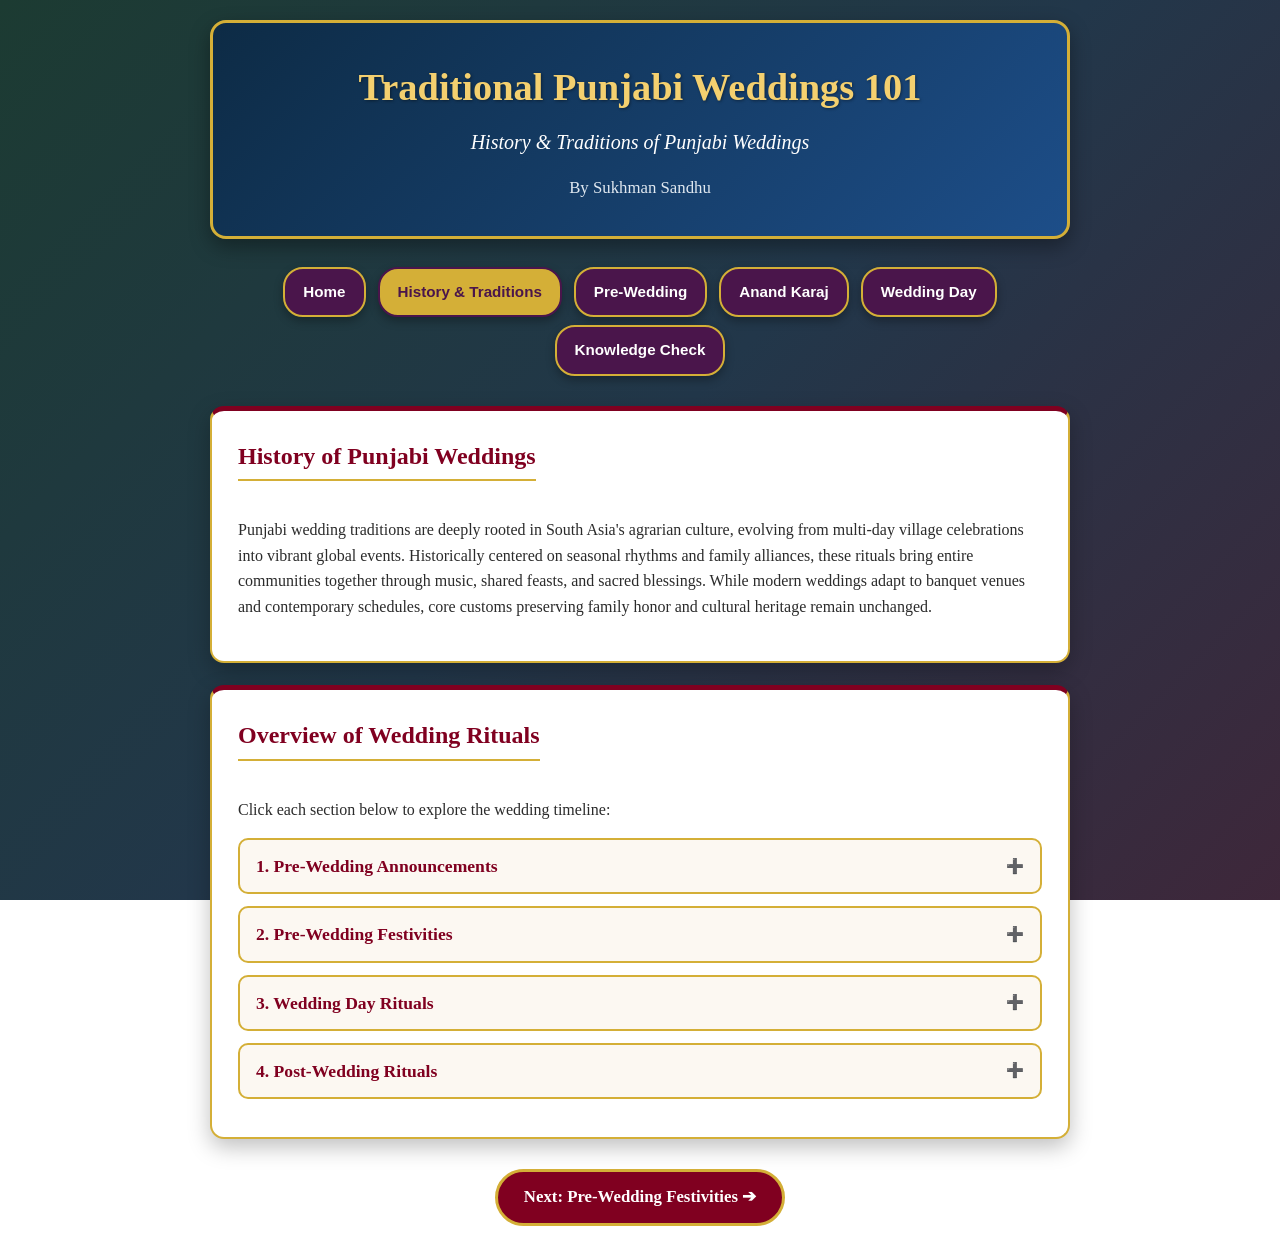
==== page 2.html @ a61202f4 "Add files via upload" ====
<!doctype html>
<html lang="en">
<head>
  <meta charset="utf-8">
  <meta name="viewport" content="width=device-width, initial-scale=1">
  <title>Traditional Punjabi Weddings 101 - History & Traditions</title>
  <link rel="stylesheet" href="css/style.css">
  <style>
    details {
      background-color: #fcf8f2;
      border: 2px solid #d4af37;
      border-radius: 10px;
      padding: 12px 16px;
      margin-bottom: 12px;
      transition: all 0.2s ease-in-out;
    }

    details[open] {
      background-color: #ffffff;
      border-color: #800020;
      box-shadow: 0 4px 12px rgba(128, 0, 32, 0.12);
    }

    summary {
      font-size: 1.1rem;
      font-weight: bold;
      color: #800020;
      cursor: pointer;
      list-style-type: none;
      display: flex;
      justify-content: space-between;
      align-items: center;
    }

    summary::-webkit-details-marker {
      display: none;
    }

    summary::after {
      content: "➕";
      font-size: 0.9rem;
      color: #d4af37;
    }

    details[open] summary::after {
      content: "➖";
      color: #800020;
    }

    .ritual-list {
      margin-top: 10px;
      padding-left: 20px;
      font-family: Arial, Helvetica, sans-serif;
    }

    .ritual-list li {
      margin-bottom: 6px;
    }

    .ritual-list strong {
      color: #1d4e89;
    }

    .next-page-container {
      margin-top: 30px;
      text-align: center;
    }

    .next-page-btn {
      display: inline-block;
      padding: 12px 26px;
      background-color: #800020;
      color: #ffffff;
      font-size: 1.05rem;
      font-weight: bold;
      text-decoration: none;
      border: 3px solid #d4af37;
      border-radius: 30px;
      transition: all 0.2s ease-in-out;
    }

    .next-page-btn:hover {
      background-color: #d4af37;
      color: #800020;
    }
  </style>
</head>

<body>
  <main>
    <header>
      <h1>Traditional Punjabi Weddings 101</h1>
      <h2>History & Traditions of Punjabi Weddings</h2>
      <p>By Sukhman Sandhu</p>
    </header>

    <nav aria-label="Main navigation">
      <a href="index.html">Home</a>
      <a href="page2.html" class="active">History & Traditions</a>
      <a href="page3.html">Pre-Wedding</a>
      <a href="page4.html">Anand Karaj</a>
      <a href="page5.html">Wedding Day</a>
      <a href="page6.html">Knowledge Check</a>
    </nav>

    <section class="intro-section">
      <h2>History of Punjabi Weddings</h2>
      <p>
        Punjabi wedding traditions are deeply rooted in South Asia's agrarian culture, evolving from multi-day village celebrations into vibrant global events. Historically centered on seasonal rhythms and family alliances, these rituals bring entire communities together through music, shared feasts, and sacred blessings. While modern weddings adapt to banquet venues and contemporary schedules, core customs preserving family honor and cultural heritage remain unchanged.
      </p>
    </section>

    <section class="objectives-section">
      <h2>Overview of Wedding Rituals</h2>
      <p>Click each section below to explore the wedding timeline:</p>

      <details>
        <summary>1. Pre-Wedding Announcements</summary>
        <ul class="ritual-list">
          <li><strong>Roka & Thaka:</strong> Official match announcement and exchange of gifts.</li>
          <li><strong>Sagai:</strong> Formal ring exchange ceremony.</li>
          <li><strong>Chunni Ceremony:</strong> The groom's family drapes a red scarf over the bride to welcome her.</li>
        </ul>
      </details>

      <details>
        <summary>2. Pre-Wedding Festivities</summary>
        <ul class="ritual-list">
          <li><strong>Maiyan / Haldi:</strong> Turmeric paste applied for a radiant glow.</li>
          <li><strong>Mehndi:</strong> Henna applied to hands and feet for good fortune.</li>
          <li><strong>Sangeet & Jaggo:</strong> Festive dance night with illuminated head lamps.</li>
          <li><strong>Choora & Kalire:</strong> Bridal bangles and hanging umbrella charms presented by uncles.</li>
        </ul>
      </details>

      <details>
        <summary>3. Wedding Day Rituals</summary>
        <ul class="ritual-list">
          <li><strong>Sehra Bandi:</strong> Tying the groom's ceremonial veil.</li>
          <li><strong>Baraat:</strong> Groom's grand procession with music and dancing.</li>
          <li><strong>Milni:</strong> Formal greeting between male elders of both families.</li>
          <li><strong>Anand Karaj:</strong> The sacred wedding ceremony.</li>
        </ul>
      </details>

      <details>
        <summary>4. Post-Wedding Rituals</summary>
        <ul class="ritual-list">
          <li><strong>Vidaai:</strong> The bride's emotional farewell to her maternal family.</li>
          <li><strong>Griha Pravesh:</strong> Welcoming the bride to her new home.</li>
          <li><strong>Reception:</strong> Celebration party with friends and extended family.</li>
        </ul>
      </details>
    </section>

    <div class="next-page-container">
      <a href="page3.html" class="next-page-btn">Next: Pre-Wedding Festivities ➔</a>
    </div>
  </main>
</body>
</html>
---- css/style.css ----
* {
  box-sizing: border-box;
}

body {
  margin: 0;
  /* Muted Jewel Gradient: Soft Emerald, Slate Sapphire, & Dusty Crimson */
  background: linear-gradient(135deg, #1c3b32 0%, #22374a 50%, #3e273a 100%);
  background-attachment: fixed;
  color: #2b2b2b;
  font-family: Georgia, 'Times New Roman', serif;
  line-height: 1.6;
  text-align: center;
}

main {
  width: 85%;
  max-width: 900px;
  margin: 0 auto;
  padding: 20px;
}

/* Royal Sapphire Header */
header {
  margin-bottom: 24px;
  padding: 34px 24px;
  background: linear-gradient(135deg, #0d2b45 0%, #1d4e89 100%);
  color: #ffffff;
  border-radius: 16px;
  border: 3px solid #d4af37; /* Antique Gold Border */
  box-shadow: 0 8px 20px rgba(0, 0, 0, 0.35);
}

header h1 {
  margin-top: 0;
  margin-bottom: 8px;
  font-size: 2.4rem;
  font-family: Georgia, serif;
  color: #f4d06f; /* Warm Champagne Gold */
  text-shadow: 1px 1px 3px rgba(0, 0, 0, 0.4);
}

header h2 {
  margin-top: 0;
  margin-bottom: 6px;
  font-size: 1.25rem;
  font-weight: normal;
  color: #ffffff;
  font-style: italic;
}

header p {
  margin-bottom: 0;
  font-size: 1.05rem;
  color: #e0e8f0;
}

/* Navigation Menu with Regal Amethyst Buttons */
nav {
  margin-bottom: 26px;
}

nav a {
  display: inline-block;
  margin: 4px;
  padding: 11px 18px;
  background-color: #4a154b; /* Royal Amethyst */
  color: #ffffff;
  border-radius: 20px;
  font-size: 0.95rem;
  font-weight: bold;
  font-family: Arial, sans-serif;
  text-decoration: none;
  border: 2px solid #d4af37;
  box-shadow: 0 4px 10px rgba(0, 0, 0, 0.3);
  transition: all 0.2s ease-in-out;
}

nav a:hover,
nav a:focus {
  background-color: #d4af37; /* Gold Hover */
  color: #4a154b;
  transform: translateY(-2px);
  box-shadow: 0 5px 12px rgba(212, 175, 55, 0.35);
}

nav a.active {
  background-color: #d4af37;
  color: #4a154b;
  border: 2px solid #4a154b;
}

/* Crisp White Content Cards for High Readability against Muted Background */
.intro-section,
.objectives-section,
.nav-guide-section {
  margin-top: 22px;
  margin-bottom: 22px;
  padding: 26px;
  background-color: #ffffff;
  border: 2px solid #d4af37;
  border-radius: 14px;
  border-top: 5px solid #800020; /* Deep Ruby Top Accent Line */
  box-shadow: 0 8px 22px rgba(0, 0, 0, 0.25);
  text-align: left;
}

.intro-section h2,
.objectives-section h2,
.nav-guide-section h2 {
  margin-top: 0;
  color: #800020; /* Ruby Maroon Headings */
  border-bottom: 2px solid #d4af37;
  display: inline-block;
  padding-bottom: 4px;
  font-size: 1.5rem;
}

/* Flex Content Layout */
.content-flex {
  display: flex;
  flex-wrap: wrap;
  align-items: center;
  gap: 22px;
  margin-top: 15px;
}

.content-text {
  flex: 1 1 350px;
  text-align: left;
  font-family: Arial, Helvetica, sans-serif;
}

.content-image {
  flex: 0 1 320px;
  margin: 0 auto;
  text-align: center;
}

.content-image img {
  display: block;
  width: 100%;
  max-width: 100%;
  height: auto;
  border-radius: 12px;
  border: 3px solid #d4af37;
  box-shadow: 0 4px 12px rgba(0, 0, 0, 0.2);
}

figcaption {
  margin-top: 8px;
  color: #666666;
  font-size: 0.85rem;
  font-style: italic;
  text-align: center;
}

/* Bullet Lists */
ul {
  padding-left: 20px;
  font-family: Arial, Helvetica, sans-serif;
}

li {
  margin-bottom: 10px;
}

li strong {
  color: #1d4e89; /* Sapphire Highlight Text */
}

/* Deep Emerald Green Highlight Box */
.highlight-box {
  padding: 16px 20px;
  background-color: #f0f7f4;
  border-left: 6px solid #1b4332; /* Emerald Green Accent */
  border-radius: 8px;
  margin-top: 18px;
  font-family: Arial, Helvetica, sans-serif;
}

.highlight-box strong {
  color: #1b4332;
}

/* Mobile Responsive */
@media (max-width: 700px) {
  main {
    width: 94%;
    padding: 8px;
  }

  header h1 {
    font-size: 1.8rem;
  }

  .content-text,
  .content-image {
    width: 100%;
    flex: 1 1 100%;
  }

  nav a {
    display: block;
    margin: 6px 0;
    border-radius: 8px;
  }
}
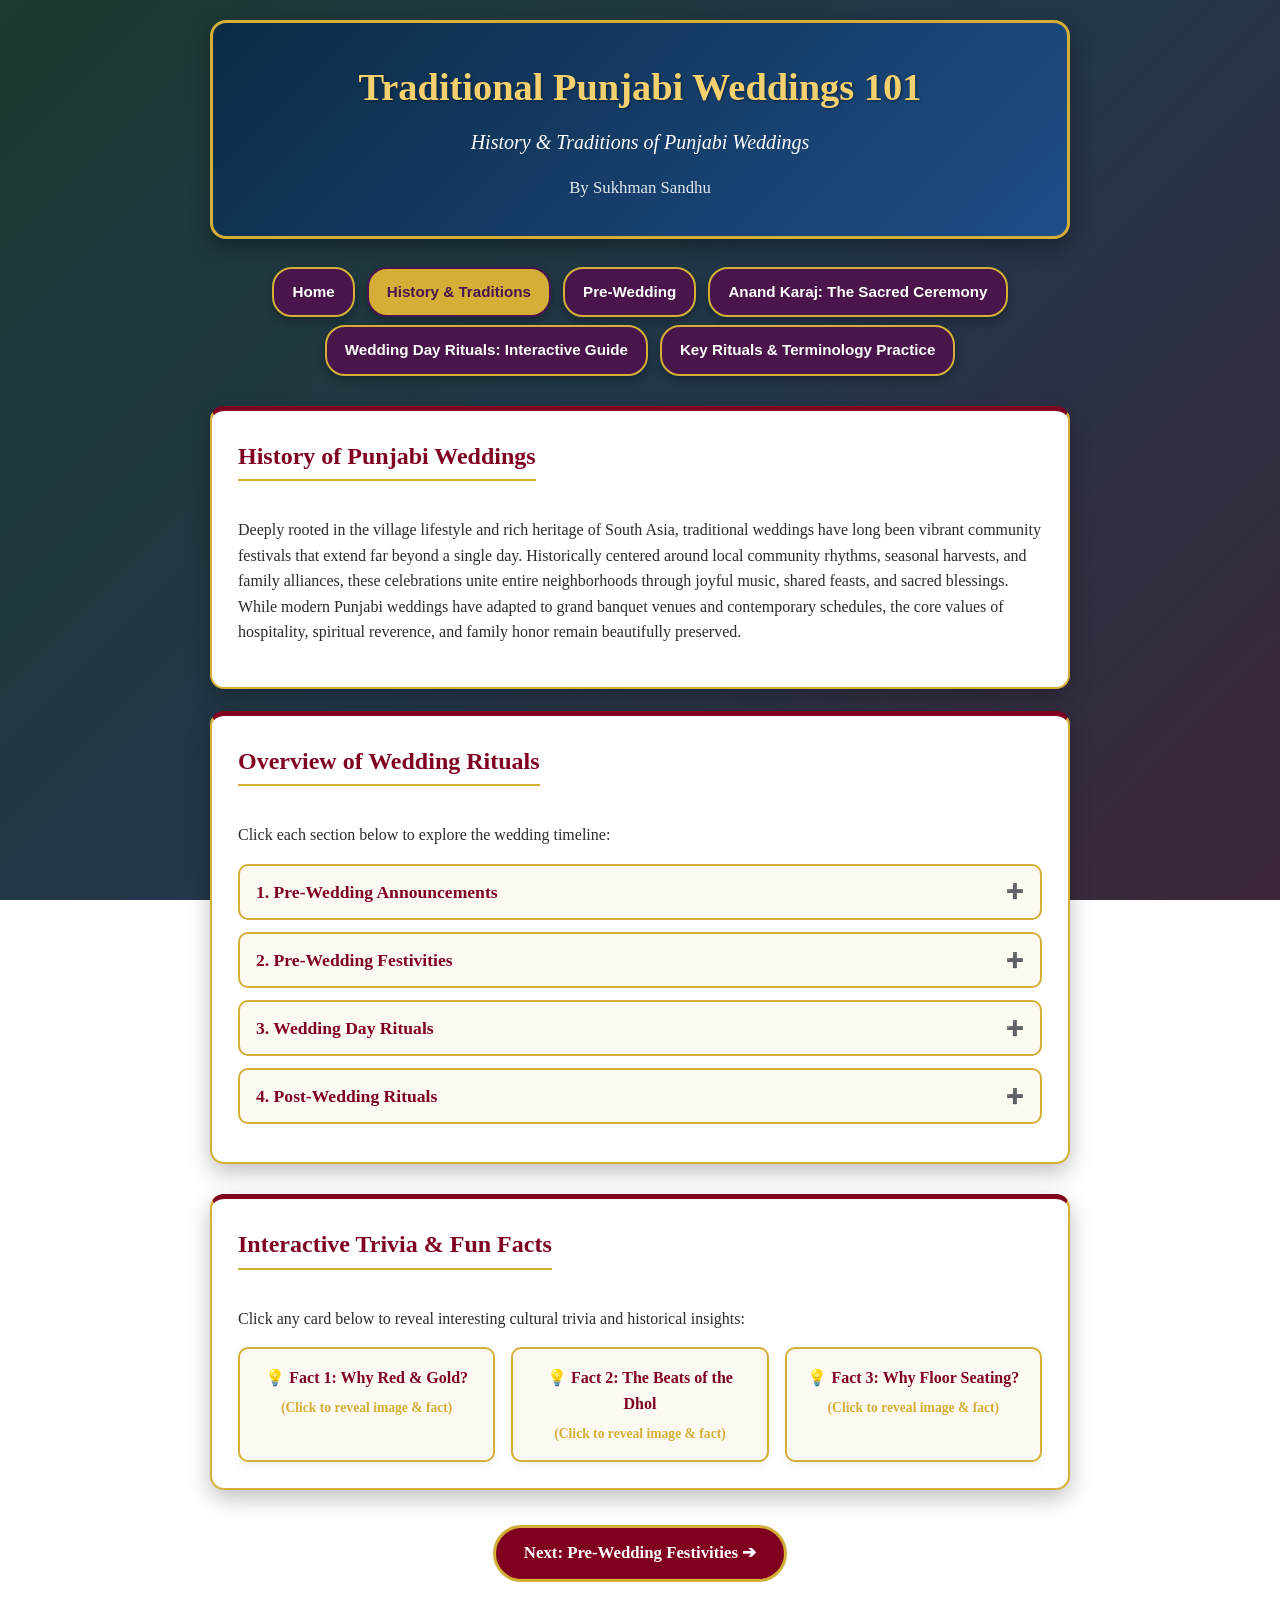
==== commit 58c9b18a: "Add files via upload" ====
--- a/page 2.html
+++ b/page 2.html
@@ -6,6 +6,7 @@
   <title>Traditional Punjabi Weddings 101 - History & Traditions</title>
   <link rel="stylesheet" href="css/style.css">
   <style>
+    /* Collapsible Details Styling */
     details {
       background-color: #fcf8f2;
       border: 2px solid #d4af37;
@@ -61,14 +62,95 @@
       color: #1d4e89;
     }
 
+    /* Interactive Trivia Grid Styling */
+    .trivia-section {
+      margin-top: 30px;
+    }
+
+    .reveal-grid {
+      display: grid;
+      grid-template-columns: repeat(auto-fit, minmax(240px, 1fr));
+      gap: 16px;
+      margin-top: 15px;
+    }
+
+    .reveal-card {
+      background-color: #fcf8f2;
+      border: 2px solid #d4af37;
+      border-radius: 10px;
+      padding: 16px;
+      text-align: center;
+      cursor: pointer;
+      box-shadow: 0 4px 10px rgba(0,0,0,0.06);
+      transition: all 0.2s ease-in-out;
+    }
+
+    .reveal-card:hover {
+      transform: translateY(-3px);
+      box-shadow: 0 6px 14px rgba(0,0,0,0.12);
+      border-color: #800020;
+      background-color: #ffffff;
+    }
+
+    .reveal-card-title {
+      color: #800020;
+      font-size: 1rem;
+      font-weight: bold;
+      margin-bottom: 6px;
+    }
+
+    .reveal-card-sub {
+      color: #d4af37;
+      font-size: 0.85rem;
+      font-weight: bold;
+    }
+
+    /* Dynamic Display Box */
+    .trivia-display-box {
+      display: none;
+      background-color: #ffffff;
+      border: 2px solid #800020;
+      border-radius: 10px;
+      padding: 20px;
+      margin-top: 18px;
+      text-align: center;
+      box-shadow: 0 4px 12px rgba(0,0,0,0.1);
+    }
+
+    .trivia-display-box img {
+      width: 100%;
+      max-width: 480px;
+      height: 240px;
+      object-fit: cover;
+      border-radius: 8px;
+      border: 2px solid #d4af37;
+      margin-bottom: 8px;
+    }
+
+    .image-caption {
+      font-size: 0.8rem;
+      color: #666666;
+      font-style: italic;
+      margin-bottom: 10px;
+    }
+
+    .trivia-text {
+      color: #2b2b2b;
+      font-size: 0.95rem;
+      line-height: 1.6;
+      font-family: Arial, sans-serif;
+    }
+
+    /* Next Page Button */
     .next-page-container {
-      margin-top: 30px;
+      margin-top: 35px;
+      margin-bottom: 20px;
       text-align: center;
     }
 
     .next-page-btn {
       display: inline-block;
-      padding: 12px 26px;
+      padding: 12px 28px;
       background-color: #800020;
       color: #ffffff;
       font-size: 1.05rem;
@@ -88,28 +170,32 @@
 
 <body>
   <main>
+    <!-- Header Section -->
     <header>
       <h1>Traditional Punjabi Weddings 101</h1>
       <h2>History & Traditions of Punjabi Weddings</h2>
       <p>By Sukhman Sandhu</p>
     </header>
 
+    <!-- Site Navigation -->
     <nav aria-label="Main navigation">
       <a href="index.html">Home</a>
       <a href="page2.html" class="active">History & Traditions</a>
       <a href="page3.html">Pre-Wedding</a>
-      <a href="page4.html">Anand Karaj</a>
-      <a href="page5.html">Wedding Day</a>
-      <a href="page6.html">Knowledge Check</a>
+      <a href="page4.html">Anand Karaj: The Sacred Ceremony</a>
+      <a href="page5.html">Wedding Day Rituals: Interactive Guide</a>
+      <a href="flashcard.html">Key Rituals & Terminology Practice</a>
     </nav>
 
+    <!-- History Overview -->
     <section class="intro-section">
       <h2>History of Punjabi Weddings</h2>
       <p>
-        Punjabi wedding traditions are deeply rooted in South Asia's agrarian culture, evolving from multi-day village celebrations into vibrant global events. Historically centered on seasonal rhythms and family alliances, these rituals bring entire communities together through music, shared feasts, and sacred blessings. While modern weddings adapt to banquet venues and contemporary schedules, core customs preserving family honor and cultural heritage remain unchanged.
+        Deeply rooted in the village lifestyle and rich heritage of South Asia, traditional weddings have long been vibrant community festivals that extend far beyond a single day. Historically centered around local community rhythms, seasonal harvests, and family alliances, these celebrations unite entire neighborhoods through joyful music, shared feasts, and sacred blessings. While modern Punjabi weddings have adapted to grand banquet venues and contemporary schedules, the core values of hospitality, spiritual reverence, and family honor remain beautifully preserved.
       </p>
     </section>
 
+    <!-- Collapsible Rituals Timeline -->
     <section class="objectives-section">
       <h2>Overview of Wedding Rituals</h2>
       <p>Click each section below to explore the wedding timeline:</p>
@@ -153,9 +239,76 @@
       </details>
     </section>
 
+    <!-- Interactive Fun Facts Section (JavaScript Requirement) -->
+    <section class="objectives-section trivia-section">
+      <h2>Interactive Trivia & Fun Facts</h2>
+      <p>Click any card below to reveal interesting cultural trivia and historical insights:</p>
+
+      <div class="reveal-grid">
+        <div class="reveal-card" onclick="revealTrivia(1)">
+          <div class="reveal-card-title">💡 Fact 1: Why Red & Gold?</div>
+          <div class="reveal-card-sub">(Click to reveal image & fact)</div>
+        </div>
+
+        <div class="reveal-card" onclick="revealTrivia(2)">
+          <div class="reveal-card-title">💡 Fact 2: The Beats of the Dhol</div>
+          <div class="reveal-card-sub">(Click to reveal image & fact)</div>
+        </div>
+
+        <div class="reveal-card" onclick="revealTrivia(3)">
+          <div class="reveal-card-title">💡 Fact 3: Why Floor Seating?</div>
+          <div class="reveal-card-sub">(Click to reveal image & fact)</div>
+        </div>
+      </div>
+
+      <!-- Dynamic Display Box -->
+      <div id="triviaDisplayBox" class="trivia-display-box">
+        <img id="triviaImage" src="" alt="Trivia topic illustration">
+        <p class="image-caption">AI generated image from Google Gemini</p>
+        <div id="triviaText" class="trivia-text"></div>
+      </div>
+    </section>
+
+    <!-- Bottom Navigation -->
     <div class="next-page-container">
       <a href="page3.html" class="next-page-btn">Next: Pre-Wedding Festivities ➔</a>
     </div>
   </main>
+
+  <!-- JavaScript for Interactive Trivia -->
+  <script>
+    const triviaData = {
+      1: {
+        img: "img/choora.jpg",
+        alt: "Red choora bangles and golden kalire",
+        text: "<strong>Red & Gold Symbolism:</strong> In Punjabi culture, red symbolizes prosperity, emotional strength, and fertility, while golden kalire represent sweet blessings and good fortune for the bride's new home."
+      },
+      2: {
+        img: "img/sangeet.jpg",
+        alt: "Traditional Punjabi Dhol drums",
+        text: "<strong>The Dhol Drum:</strong> The dhol drum has been central to Punjabi village life for centuries. Its powerful rhythms were originally used to celebrate rich harvests before becoming the musical heartbeat of wedding processions."
+      },
+      3: {
+        img: "img/wedding_inside.jpg",
+        alt: "Gurdwara sanctuary carpeted floor seating",
+        text: "<strong>Equal Floor Seating (Sangat):</strong> Sitting together on the carpeted floor during spiritual ceremonies ensures absolute equality—erasing distinctions of wealth, social status, or rank before the divine."
+      }
+    };
+
+    function revealTrivia(id) {
+      const displayBox = document.getElementById('triviaDisplayBox');
+      const imgElement = document.getElementById('triviaImage');
+      const textElement = document.getElementById('triviaText');
+
+      if (triviaData[id]) {
+        imgElement.src = triviaData[id].img;
+        imgElement.alt = triviaData[id].alt;
+        textElement.innerHTML = triviaData[id].text;
+
+        displayBox.style.display = 'block';
+        displayBox.scrollIntoView({ behavior: 'smooth', block: 'nearest' });
+      }
+    }
+  </script>
 </body>
 </html>
